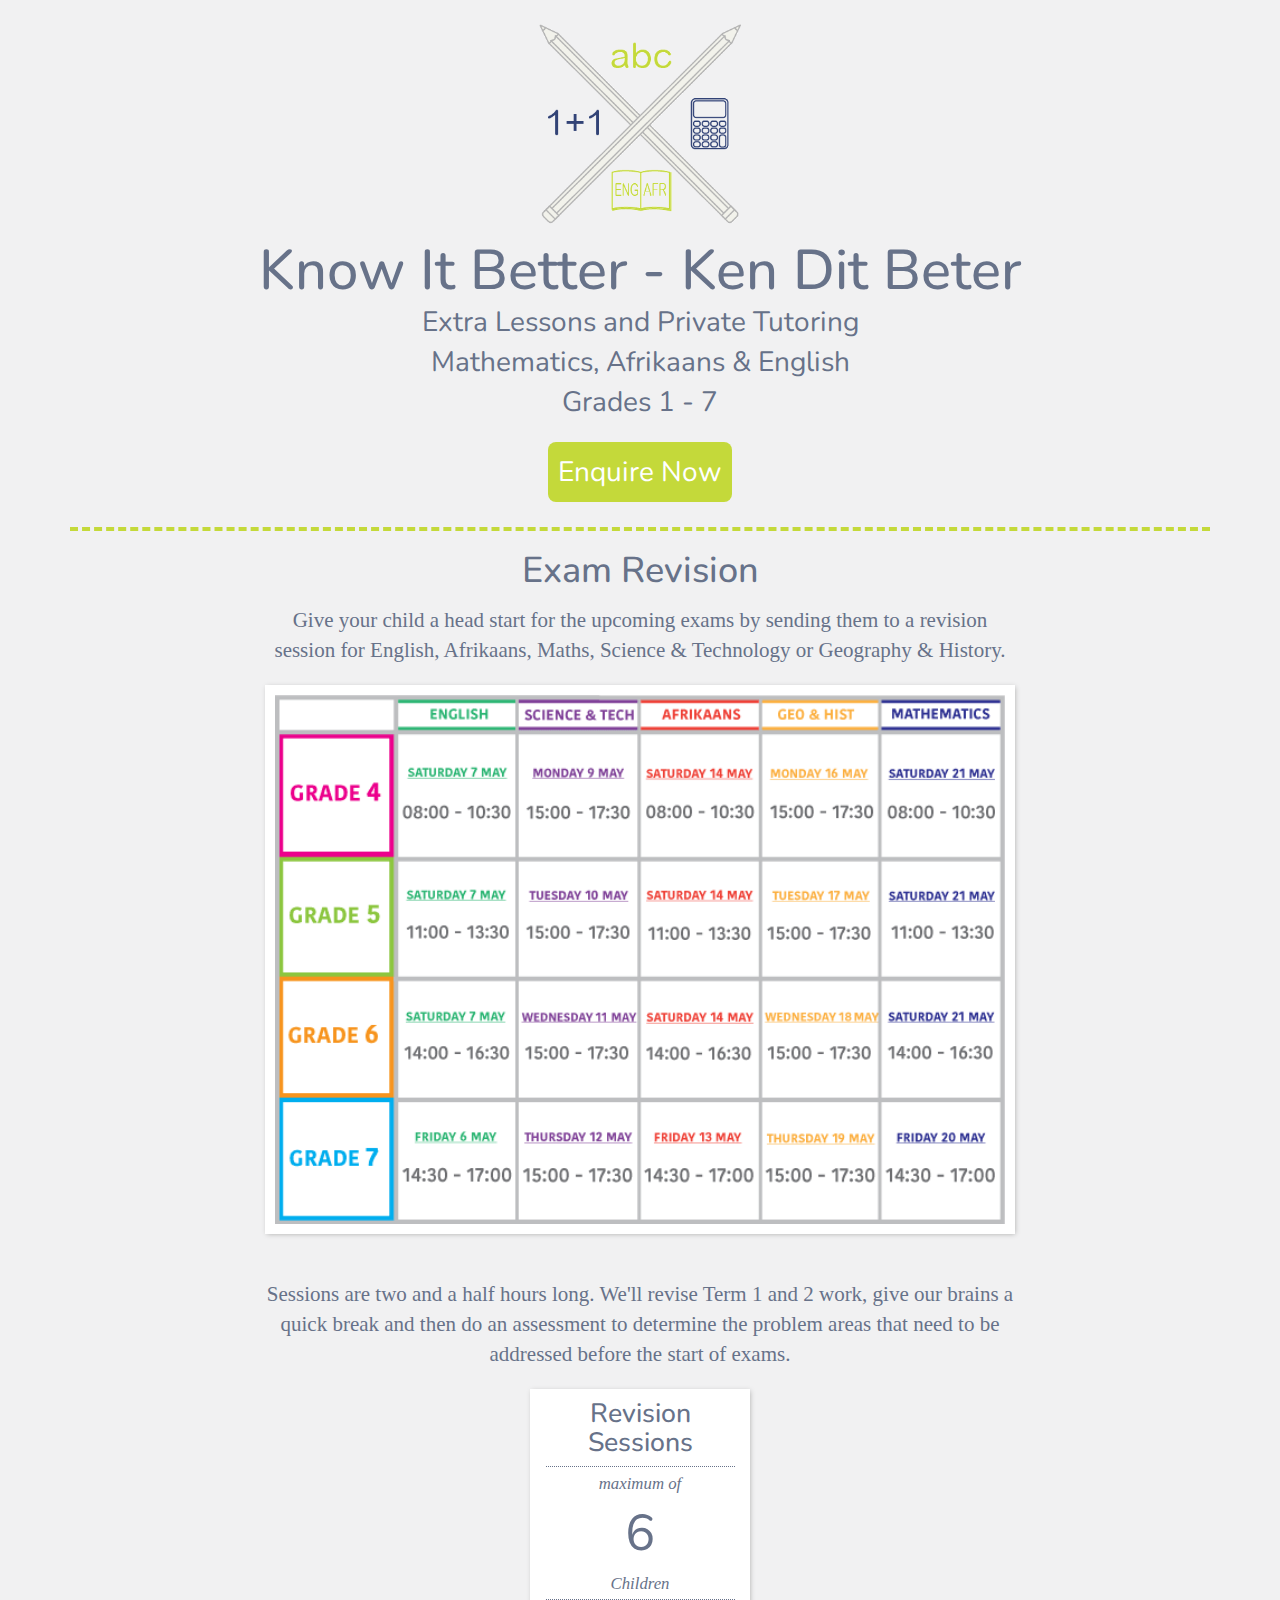
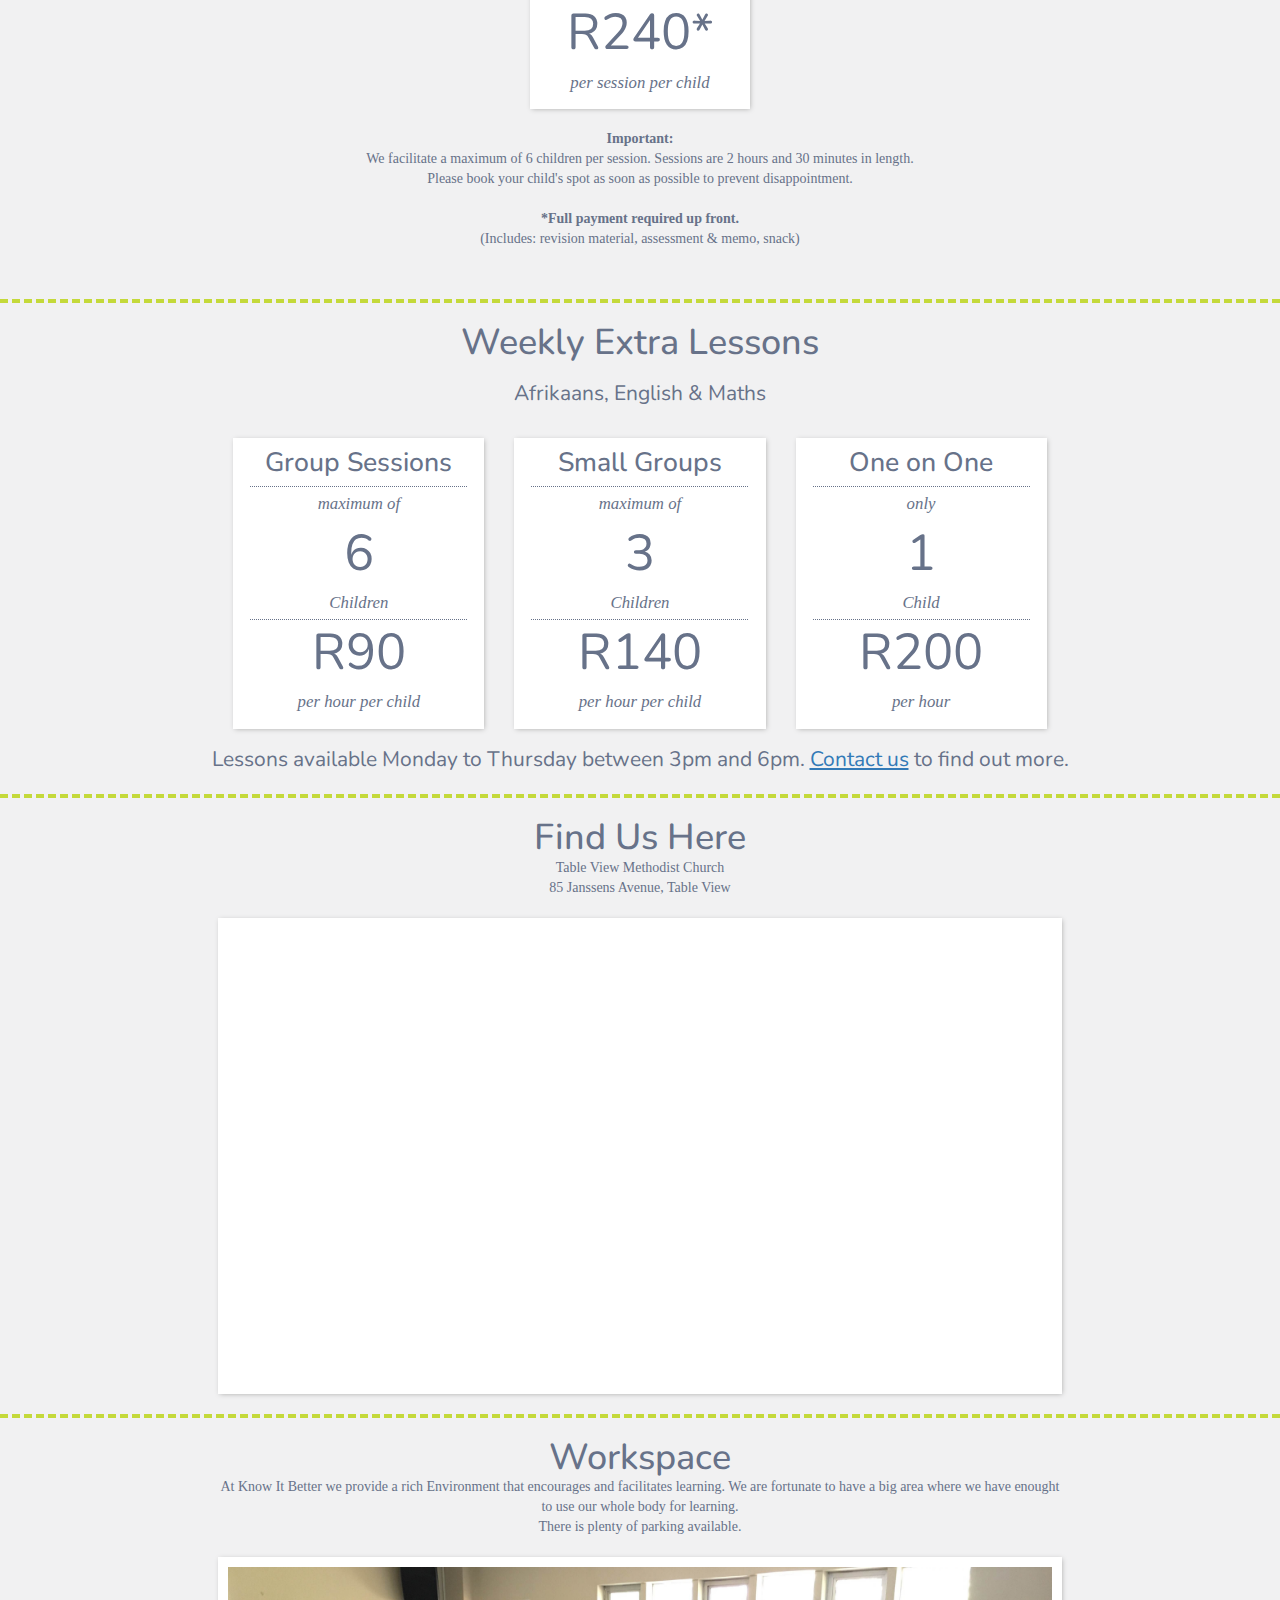
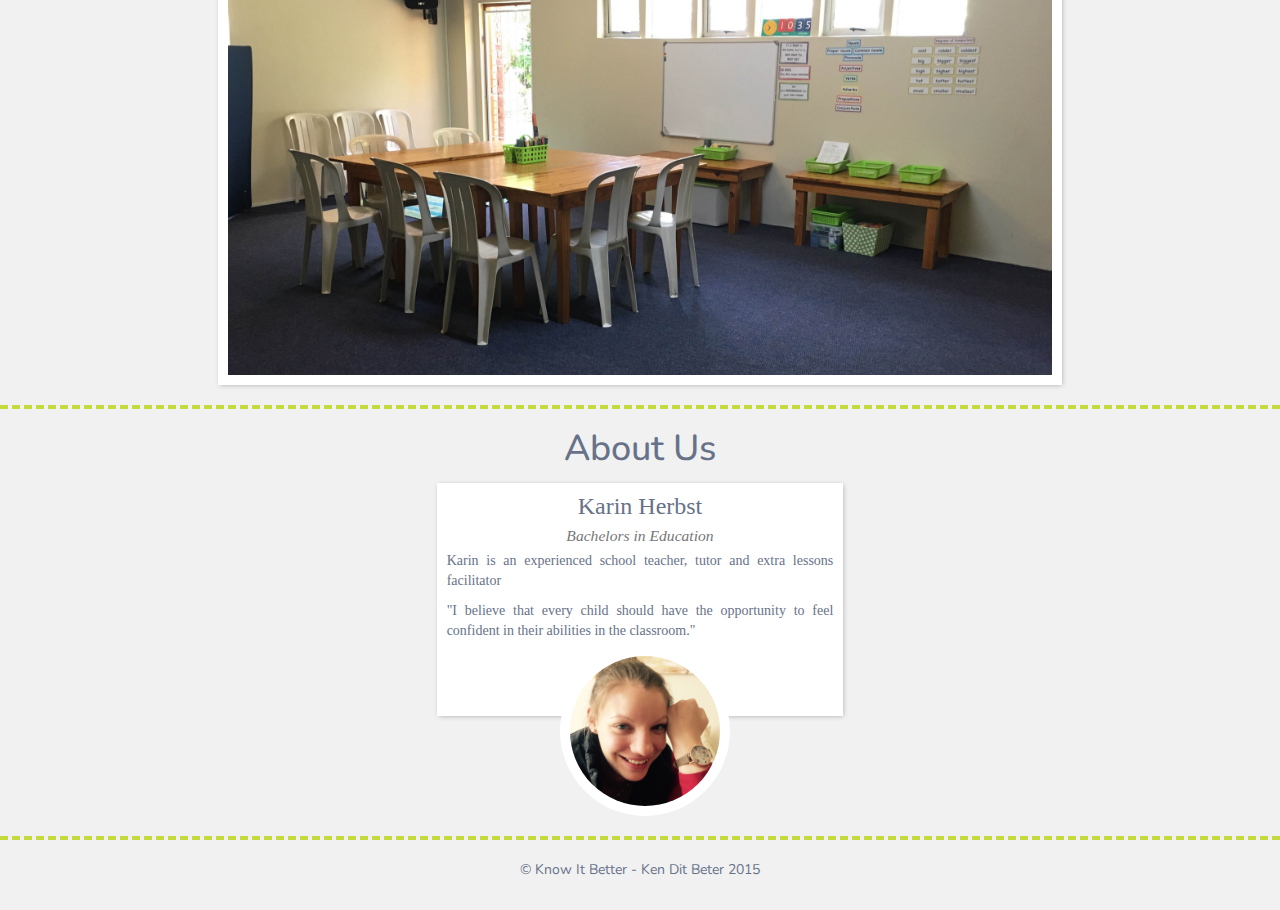
==== index.html @ 7ddd5567 "Add Exam Revision Details" ====
<!doctype html>
<!--[if lt IE 7]>      <html class="no-js lt-ie9 lt-ie8 lt-ie7" lang=""> <![endif]-->
<!--[if IE 7]>         <html class="no-js lt-ie9 lt-ie8" lang=""> <![endif]-->
<!--[if IE 8]>         <html class="no-js lt-ie9" lang=""> <![endif]-->
<!--[if gt IE 8]><!--> <html class="no-js" lang=""> <!--<![endif]-->
  <head>
    <meta charset="utf-8">
    <meta http-equiv="X-UA-Compatible" content="IE=edge,chrome=1">
    <title>Extra Lessons in Table View - Know It Better</title>
    <meta name="description" content="Extra Lessons & Tutoring for Mathematics, Afrikaans & English  for Foundation Phase children in Table View">
    <meta name="viewport" content="width=device-width, initial-scale=1">

    <link rel="stylesheet" href="css/bootstrap.min.css">
    <style>
     body {
       padding-top: 50px;
       padding-bottom: 20px;
     }
    </style>
    <link rel="stylesheet" href="css/bootstrap-theme.min.css">
    <link rel="stylesheet" href="css/main.css">

    <link href='https://fonts.googleapis.com/css?family=Nunito:300' rel='stylesheet' type='text/css'>
    <script src="js/vendor/modernizr-2.8.3-respond-1.4.2.min.js"></script>
  </head>
  <body>
    <div class="container">
      <div class="logo-container">
        <img height="230px" width="230px" src="img/logo.png"/>
        <h1 class="title">Know It Better - Ken Dit Beter</h1>
        <div class="subtitle">
          Extra Lessons and Private Tutoring
          <br />
          Mathematics, Afrikaans & English
          <br />
          Grades 1 - 7
        </div>
        <a href="#zbwid-18b513d7" class="call-to-action">Enquire Now</a>
      </div>

      <hr />
      <div class="row">
        <h1 class="text-center">Exam Revision</h1>
        <div class="col-md-8 col-md-offset-2">
          <div class="blurb">
            <p class="times">
              Give your child a head start for the upcoming exams by sending them to a revision session for English, Afrikaans, Maths, Science & Technology or Geography & History.
            </p>
          </div>
          <div class="content-block">
            <img src="img/exam-prep.png" style="width: 100%; margin: 10px 0;" />
          </div>
          <div class="blurb times">
            <br/>
            <p>
              Sessions are two and a half hours long. We'll revise Term 1 and 2 work, give our brains a quick break and then do an assessment to determine the problem areas that need to be addressed before the start of exams.
            </p>
          </div>
        </div>
        <div class="col-md-8 col-md-offset-2">
          <div class="col-md-4 col-md-offset-4">
            <div class="content-block pricing-option enlarge">
              <h3>Revision Sessions</h3>
              <div class="fact"> maximum of <div class="emphasis">6</div> Children </div>
              <div class="fact"> <div class="emphasis">R240*</div> per session per child </div>
            </div>
          </div>
        </div>
      </div>
      <div class="row">
        <div class="col-md-8 col-md-offset-2 blurb">
          <br/>
          <p>
            <strong>Important:</strong>
            <br/>
            We facilitate a maximum of 6 children per session. Sessions are 2 hours and 30 minutes in length.
            <br/>
            Please book your child's spot as soon as possible to prevent disappointment.
            <br/>
            <br/>
            <strong>*Full payment required up front.</strong>
            <br/>
            (Includes: revision material, assessment & memo, snack)
          </p>
        </div>
      </div>
    </div>
    <hr />

    <div class="row pricing-options">
      <h1 class="text-center">Weekly Extra Lessons</h1>
      <p class="times">Afrikaans, English & Maths</p>
      <br/>
      <div class="col-md-8 col-md-offset-2">
        <div class="col-md-4">
          <div class="content-block pricing-option enlarge">
            <h3>Group Sessions</h3>
            <div class="fact"> maximum of <div class="emphasis">6</div> Children </div>
            <div class="fact"> <div class="emphasis">R90</div> per hour per child </div>
          </div>
        </div>
        <div class="col-md-4">
          <div class="content-block pricing-option">
            <h3>Small Groups</h3>
            <div class="fact"> maximum of <div class="emphasis">3</div> Children </div>
            <div class="fact"> <div class="emphasis">R140</div> per hour per child </div>
          </div>
        </div>
        <div class="col-md-4">
          <div class="content-block pricing-option">
            <h3>One on One</h3>
            <div class="fact"> only <div class="emphasis">1</div> Child</div>
            <div class="fact"> <div class="emphasis">R200</div> per hour</div>
          </div>
        </div>
      </div>
    </div>

    <p class="times">
      Lessons available Monday to Thursday between 3pm and 6pm. <a href="mailto:karin@robertfall.com">Contact us</a> to find out more.
    </p>
    <hr />

    <div class="row">
      <div class="col-md-8 col-md-offset-2">
        <h1 class="text-center">Find Us Here</h1>
        <div class="blurb">
          Table View Methodist Church
          <br />
          85 Janssens Avenue, Table View
        </div>
        <div class="content-block">
          <iframe src="https://www.google.com/maps/embed?pb=!1m18!1m12!1m3!1d3314.66621355603!2d18.50126961523922!3d-33.82092588066949!2m3!1f0!2f0!3f0!3m2!1i1024!2i768!4f13.1!3m3!1m2!1s0x1dcc5f3ebf8074bb%3A0xfd1951e27753b8a5!2s85+Janssens+Ave%2C+Table+View%2C+Cape+Town%2C+7441!5e0!3m2!1sen!2sza!4v1458068423861" width="100%" style="margin:10px 0;" height="450" frameborder="0" style="border:0" allowfullscreen></iframe>
        </div>
      </div>
    </div>
    <hr>

    <div class="row">
      <h1 class="text-center">Workspace</h1>
      <div class="col-md-8 col-md-offset-2">
        <div class="blurb">
          At Know It Better we provide a rich Environment that encourages and facilitates learning.
          We are fortunate to have a big area where we have enought to use our whole body for learning.
          <br />
          There is plenty of parking available.
        </div>
        <div class="content-block">
          <img src="img/workspace.jpg" style="width: 100%; margin: 10px 0;" />
        </div>
      </div>
    </div>
    <hr>
    <div class="row">
      <h1 class="text-center">About Us</h1>
      <div class="col-md-4 col-md-offset-4">
        <div class="content-block profile-block">
          <div class="profile-image-wrapper">
            <img src="img/karin.jpg" width="150px" height="150px"/>
          </div>
          <h3>
            Karin Herbst
            <br />
            <small>Bachelors in Education</small>
          </h3>
          <div class="spacer"> </div>
          <p>Karin is an experienced school teacher, tutor and extra lessons facilitator</p>
          <p>
            "I believe that every child should have the opportunity to feel confident in their abilities in the classroom."
          </p>
        </div>

      </div>
    </div>
    <hr>
    </div>


    <footer>
      <p>&copy; Know It Better - Ken Dit Beter 2015</p>
    </footer>
    </div> <!-- /container -->        <script src="//ajax.googleapis.com/ajax/libs/jquery/1.11.2/jquery.min.js"></script>
    <script>window.jQuery || document.write('<script src="js/vendor/jquery-1.11.2.min.js"><\/script>')</script>

    <script src="js/vendor/bootstrap.min.js"></script>

    <script src="js/main.js"></script>
    <script type="text/javascript">
     (function(d,s,id){var z=d.createElement(s);z.type="text/javascript";z.id=id;z.async=true;z.src="//static.zotabox.com/a/3/a31bfb7a4d000e4367d10a9b834182fd/widgets.js";var sz=d.getElementsByTagName(s)[0];sz.parentNode.insertBefore(z,sz)}(document,"script","zb-embed-code"));
    </script>

    <script>
     (function(i,s,o,g,r,a,m){i['GoogleAnalyticsObject']=r;i[r]=i[r]||function(){
       (i[r].q=i[r].q||[]).push(arguments)},i[r].l=1*new Date();a=s.createElement(o),
       m=s.getElementsByTagName(o)[0];a.async=1;a.src=g;m.parentNode.insertBefore(a,m)
     })(window,document,'script','https://www.google-analytics.com/analytics.js','ga');
     ga('create', 'UA-76239400-1', 'auto');
     ga('send', 'pageview');
    </script>

  </body>
</html>
---- css/main.css ----
/* ==========================================================================
   Author's custom styles
   ========================================================================== */

body {
  background-color: #F1F1F2;
  color: #677289;
  font-family: 'Nunito', sans-serif;;
  padding-top: 10px;
}

hr {
  border-top: 4px dashed #C4D93A;
  margin: 20px 0;
}

.call-to-action {
  background: #C4D93A;
  padding: 10px;
  border-radius: 8px;
  color: white;
  font-size: 2em;
  margin-bottom: 5px;
  display: inline-block;
}

h1 {
  margin: 0;
}

.title {
  font-size: 4em;
  margin-top:0;
}

@media (max-width: 768px)  {
  .title {
    font-size: 3em;
  }

  .subtitle {
    font-size: 1.5em;
  }

  .pricing-option {
    margin-bottom: 15px;
  }
}

.subtitle {
  font-size: 2em;
  margin-bottom: 20px;
}

.content-block {
  background-color: white;
  padding: 0px 10px;
  box-shadow: 1px 1px 5px -1px #aaa;
}

.logo-container {
  text-align: center;
}

footer {
  text-align: center;
}

.pricing-options {
}
.pricing-option {
  text-align: center;
  padding: 10px 5px;
}

.pricing-option h3 {
  margin: 0;
  margin-bottom: 10px;
  font-size: 1.9em;
}

.fact {
	font-family: Georgia, Times, 'Times New Roman', serif;
  font-style: italic;
  font-size: 1.2em;
  line-height: 2em;
  position: relative;
}

.emphasis {
  font-size: 3em;
  line-height: 1.3;
  font-family: 'Nunito', sans-serif;;
  font-style: normal;
}

.fact:before {
  position: absolute;
  top: -1px;
  content: " ";
  border-bottom: 1px dotted #677289;
  width: 90%;
  height: 1px;
  left: 5%;
}

.blurb {
  text-align: center;
	font-family: Georgia, Times, 'Times New Roman', serif;
  margin-bottom: 20px;
}
.profile-image-wrapper{
  padding: 10px;
  border-radius: 150px;
  position: absolute;
  background: white;
  left: 50%;
  margin-left: -80px;
  bottom: -100px;
}

.profile-image-wrapper img {
  border-radius: 150px;
}

.profile-block {
  margin: 15px 0 100px 0;
  position: relative;
  min-height: 200px;
  padding: 10px;
  padding-bottom: 65px;
	font-family: Georgia, Times, 'Times New Roman', serif;
}

.profile-block h3 {
  margin: 0;
  text-align: center;
}

.profile-block h3 small {
  font-style: italic;
	font-family: Georgia, Times, 'Times New Roman', serif;
}

.profile-block p {
  text-align: justify;
}

.spacer {
  margin: 5px 0;
}

.times {
  text-align: center;
    font-size: 1.5em;
    margin-top: 15px;
}

.times a {
  text-decoration: underline;
}
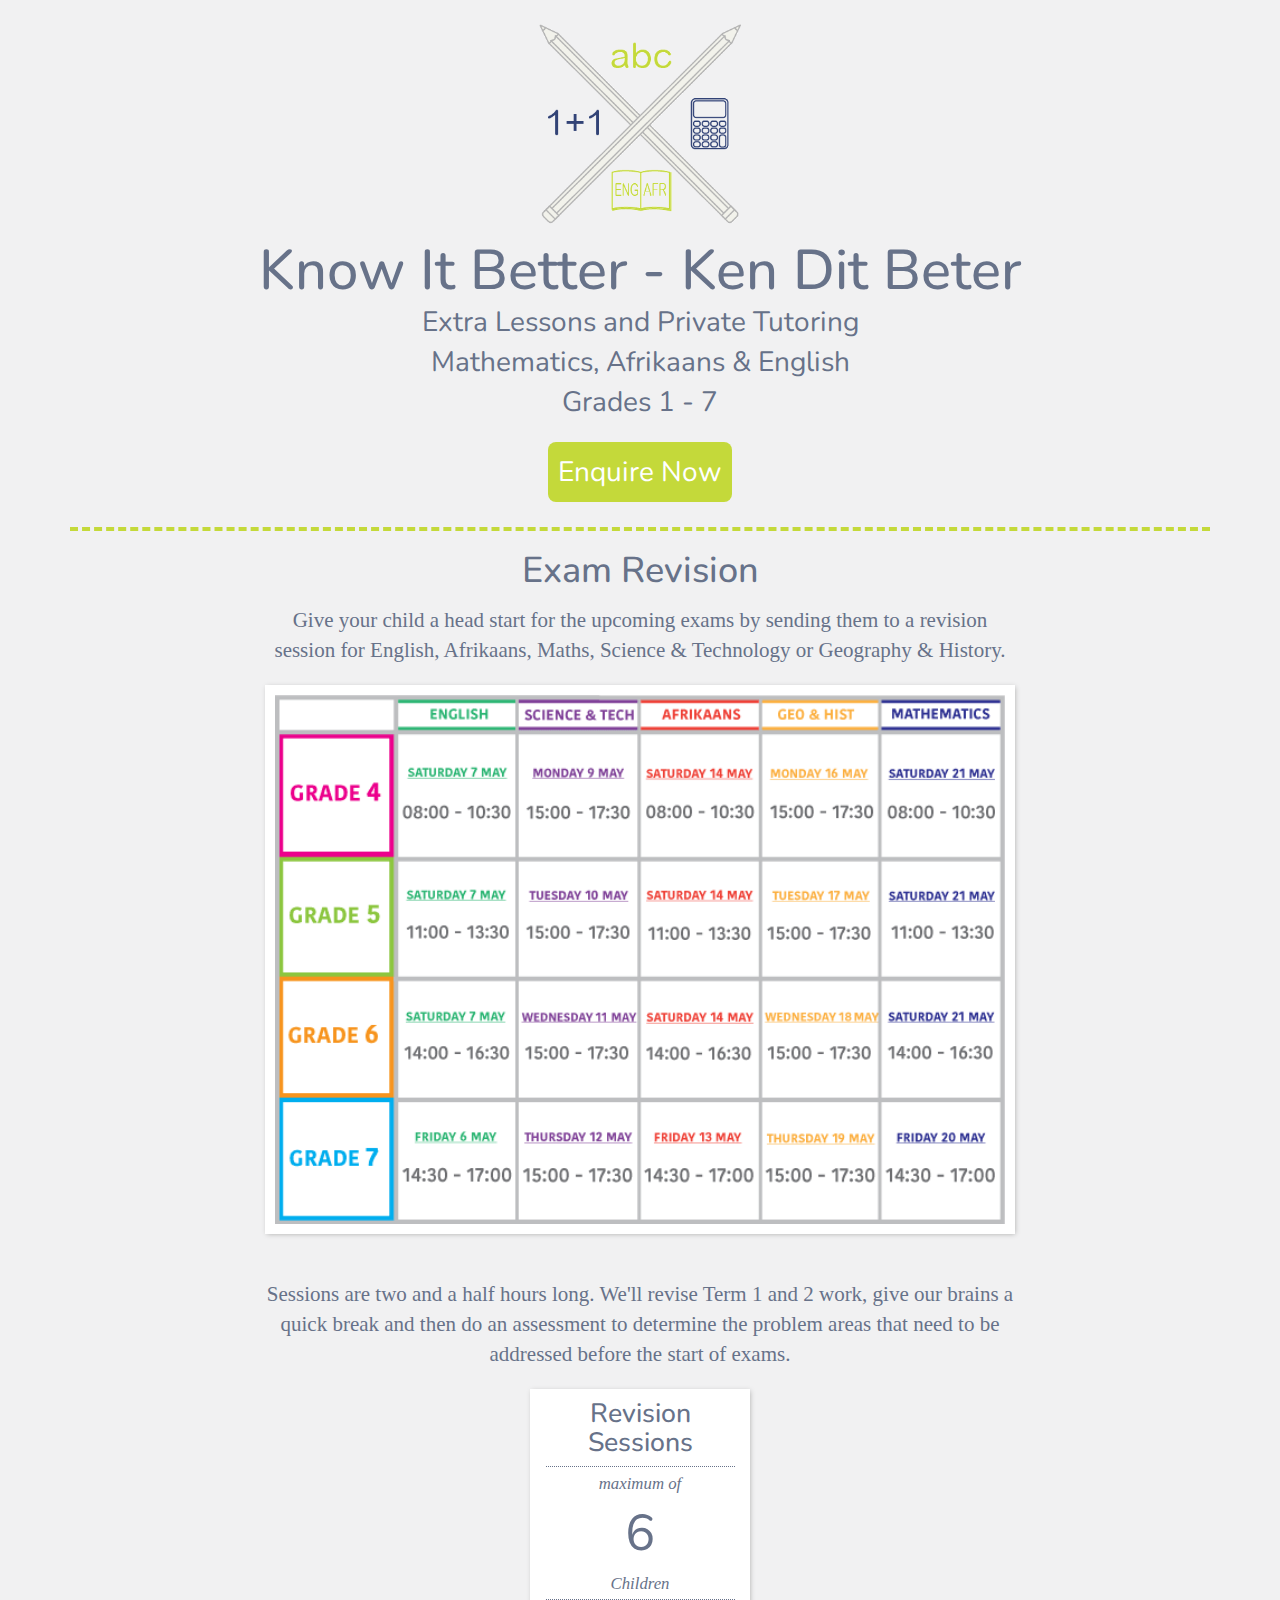
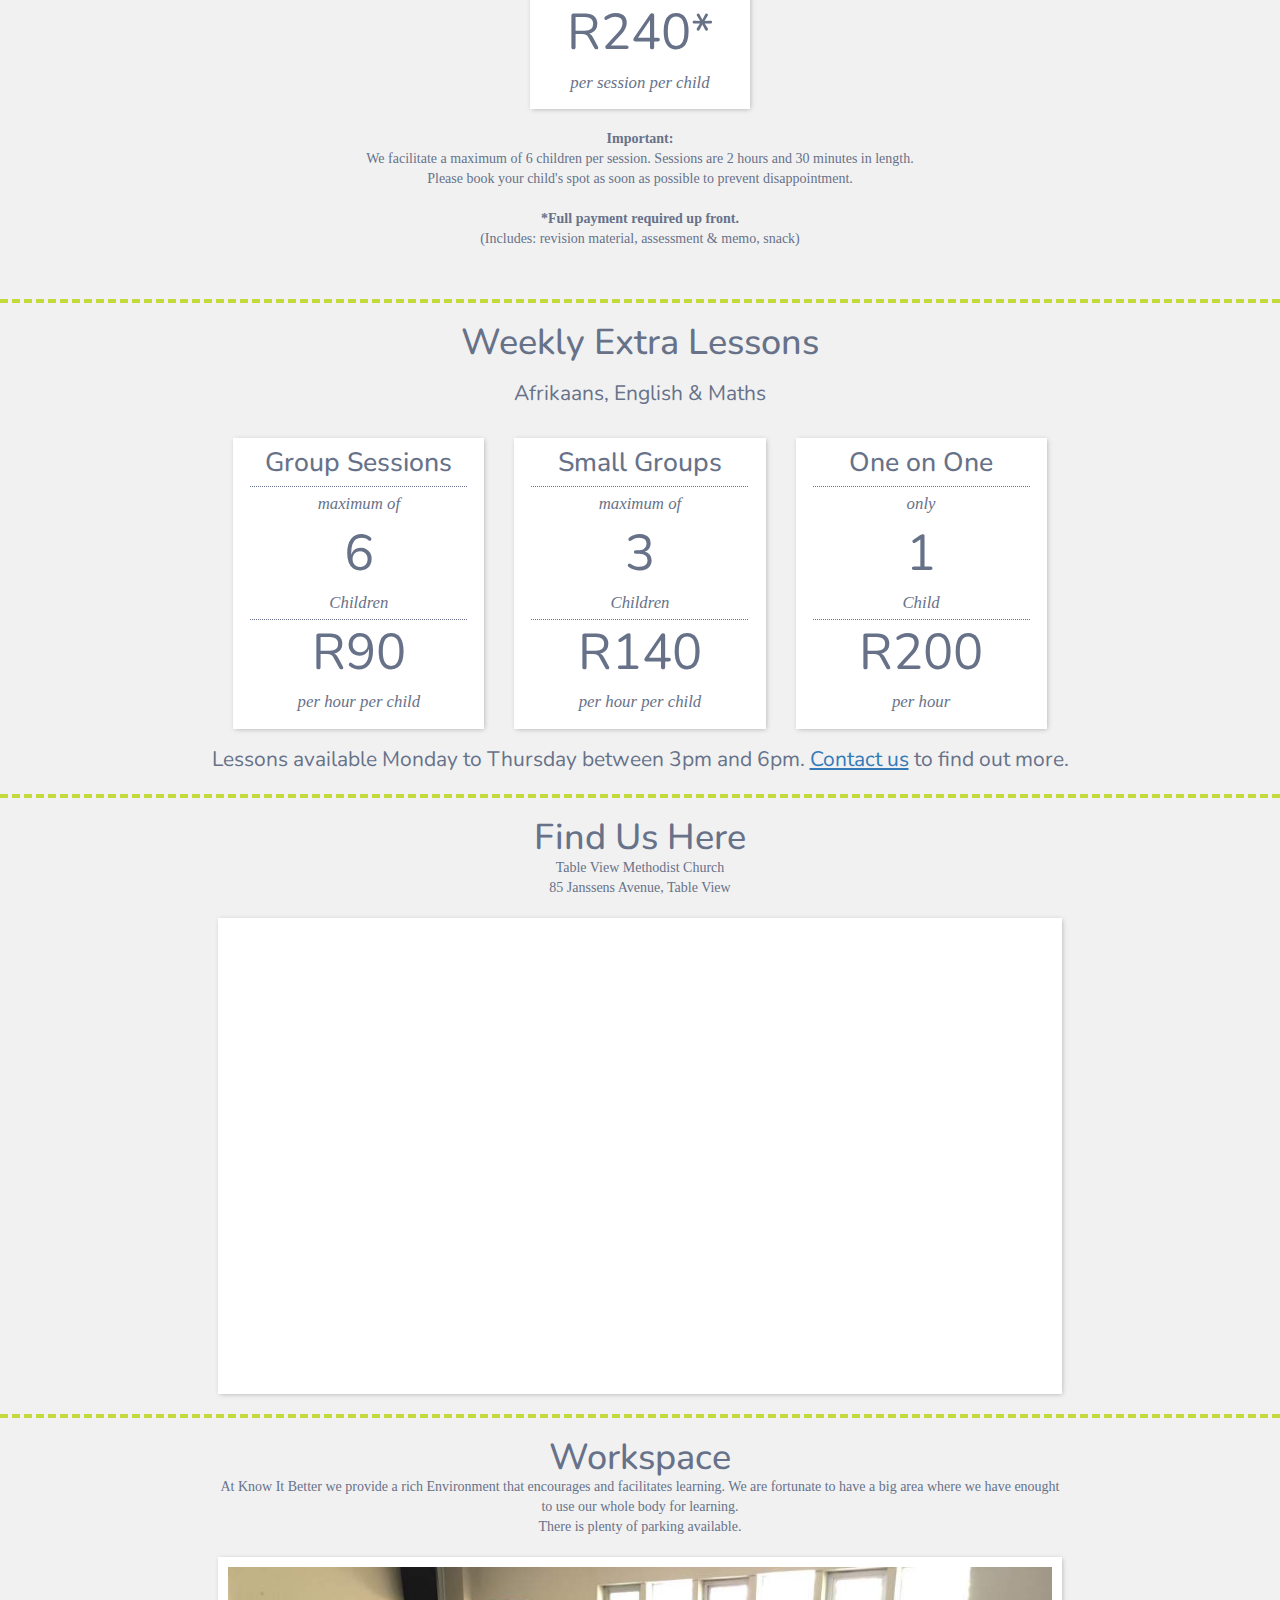
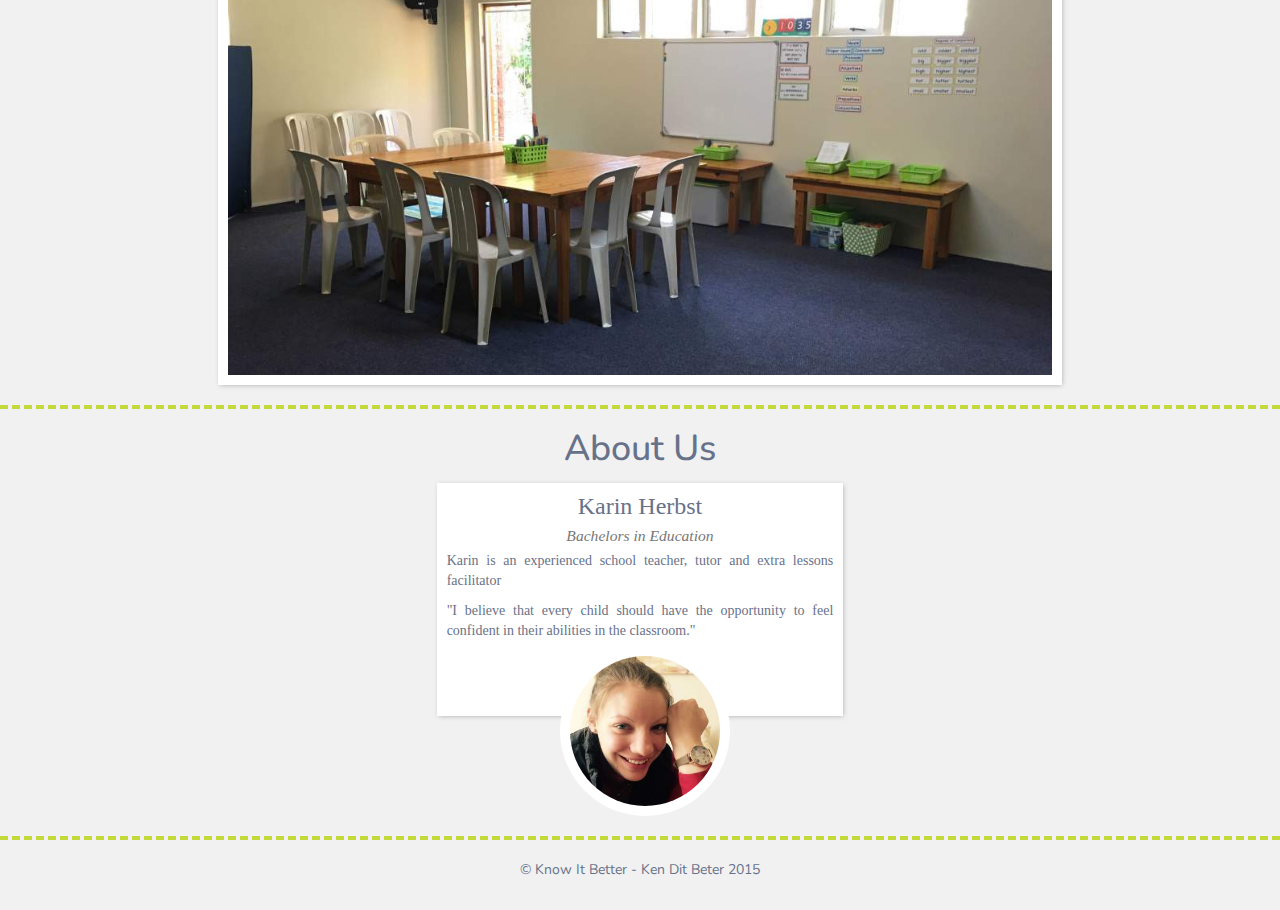
==== commit 005a6301: "Move blocking resources to bottom of page" ====
--- a/index.html
+++ b/index.html
@@ -7,7 +7,7 @@
     <meta charset="utf-8">
     <meta http-equiv="X-UA-Compatible" content="IE=edge,chrome=1">
     <title>Extra Lessons in Table View - Know It Better</title>
-    <meta name="description" content="Extra Lessons & Tutoring for Mathematics, Afrikaans & English  for Foundation Phase children in Table View">
+    <meta name="description" content="Extra Lessons & Tutoring for Mathematics, Afrikaans & English for Foundation Phase children in Table View">
     <meta name="viewport" content="width=device-width, initial-scale=1">
 
     <link rel="stylesheet" href="css/bootstrap.min.css">
@@ -20,8 +20,38 @@
     <link rel="stylesheet" href="css/bootstrap-theme.min.css">
     <link rel="stylesheet" href="css/main.css">
 
-    <link href='https://fonts.googleapis.com/css?family=Nunito:300' rel='stylesheet' type='text/css'>
-    <script src="js/vendor/modernizr-2.8.3-respond-1.4.2.min.js"></script>
+    <script type="application/ld+json">
+      {
+        "@context": "http://schema.org/",
+        "@type": "Product",
+        "name": "Weekly Extra Lessons",
+        "description": "Weekly Extra Lessons in Afrikaans, English and Maths",
+        "offers": [
+          {
+            "@type": "Offer",
+            "priceCurrency": "ZAR",
+            "price": "90",
+            "priceValidUntil": "2016-12-31"
+          }
+        ]
+      }
+    </script>
+    <script type="application/ld+json">
+      {
+        "@context": "http://schema.org/",
+        "@type": "Product",
+        "name": "Exam Revision Sessions",
+        "description": "Exam Revision Sessions for English, Afrikaans, Maths, Science & Technology, Geography & History",
+        "offers": [
+          {
+            "@type": "Offer",
+            "priceCurrency": "ZAR",
+            "price": "240",
+            "priceValidUntil": "2016-12-31"
+          }
+        ]
+      }
+    </script>
   </head>
   <body>
     <div class="container">
@@ -189,6 +219,7 @@
      (function(d,s,id){var z=d.createElement(s);z.type="text/javascript";z.id=id;z.async=true;z.src="//static.zotabox.com/a/3/a31bfb7a4d000e4367d10a9b834182fd/widgets.js";var sz=d.getElementsByTagName(s)[0];sz.parentNode.insertBefore(z,sz)}(document,"script","zb-embed-code"));
     </script>
 
+    <script src="js/vendor/modernizr-2.8.3-respond-1.4.2.min.js"></script>
     <script>
      (function(i,s,o,g,r,a,m){i['GoogleAnalyticsObject']=r;i[r]=i[r]||function(){
        (i[r].q=i[r].q||[]).push(arguments)},i[r].l=1*new Date();a=s.createElement(o),
@@ -197,6 +228,7 @@
      ga('create', 'UA-76239400-1', 'auto');
      ga('send', 'pageview');
     </script>
+    <link href='https://fonts.googleapis.com/css?family=Nunito:300' rel='stylesheet' type='text/css'>
 
   </body>
 </html>
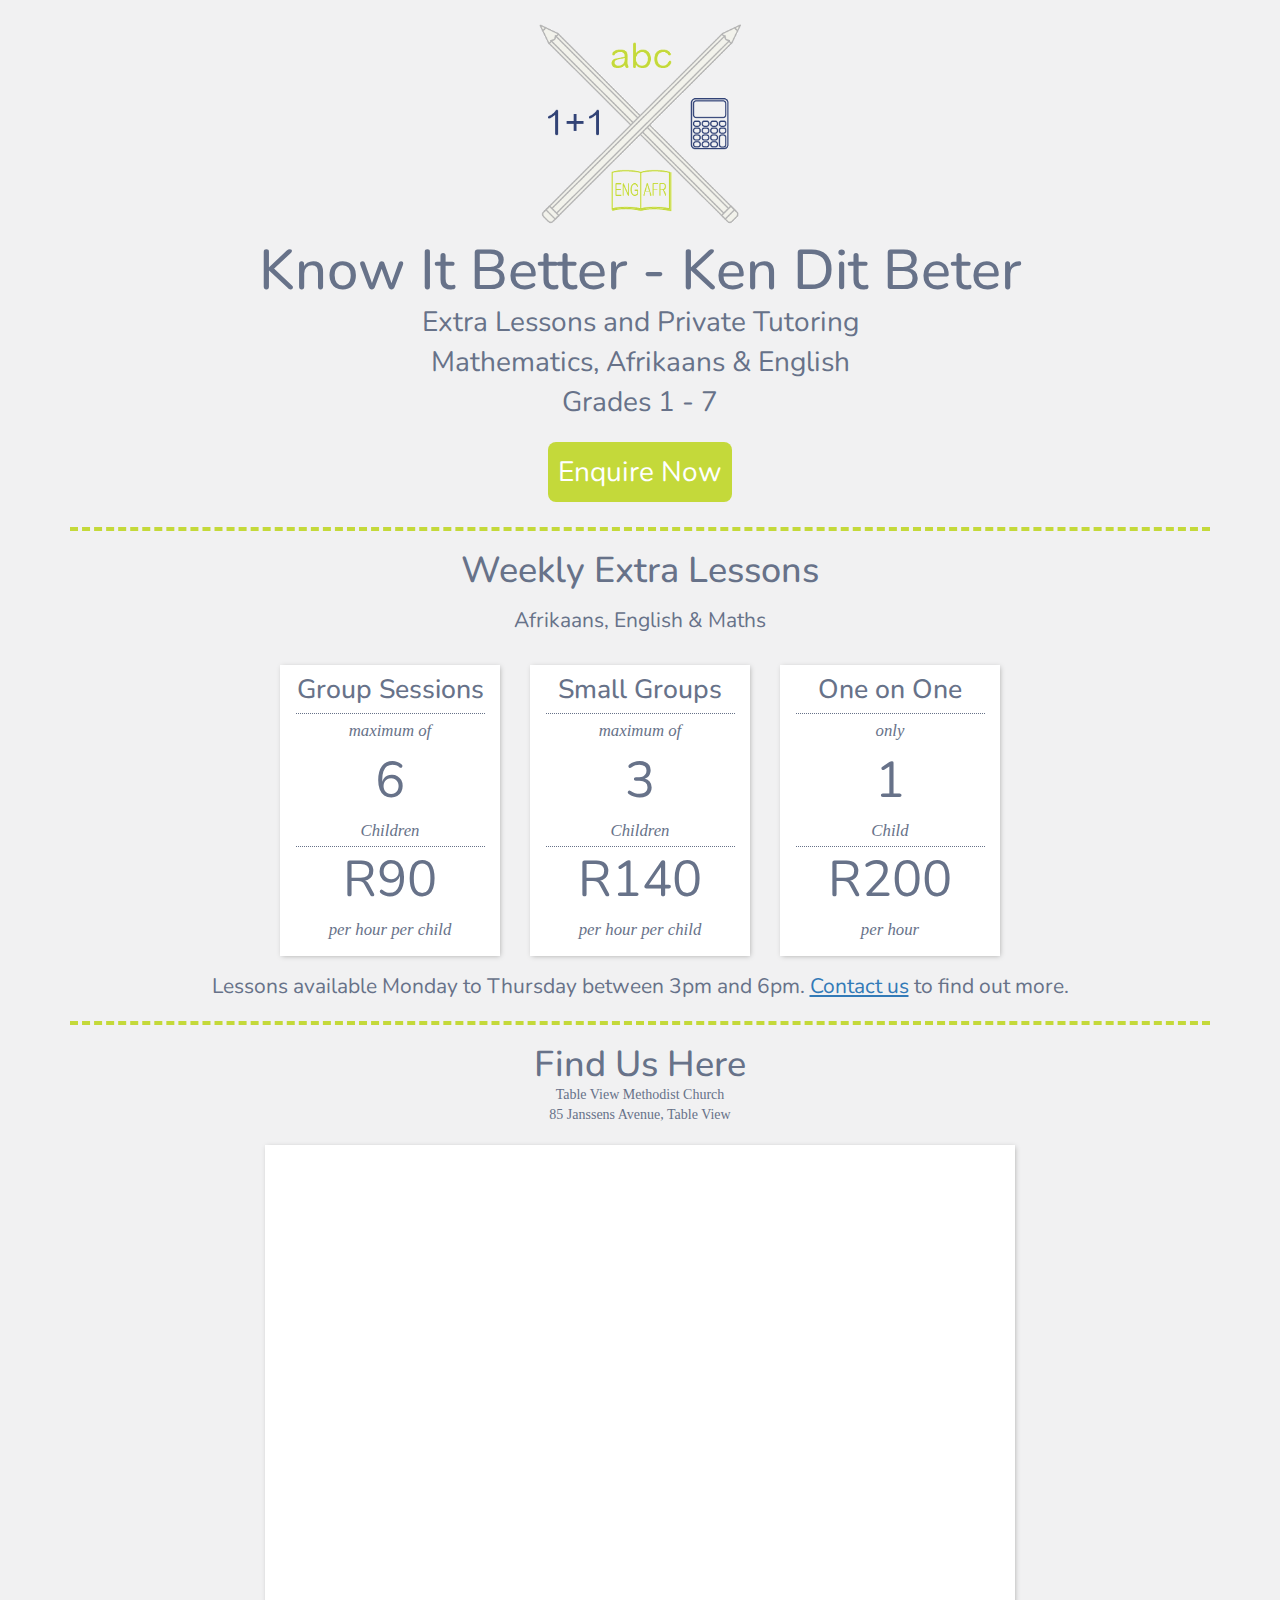
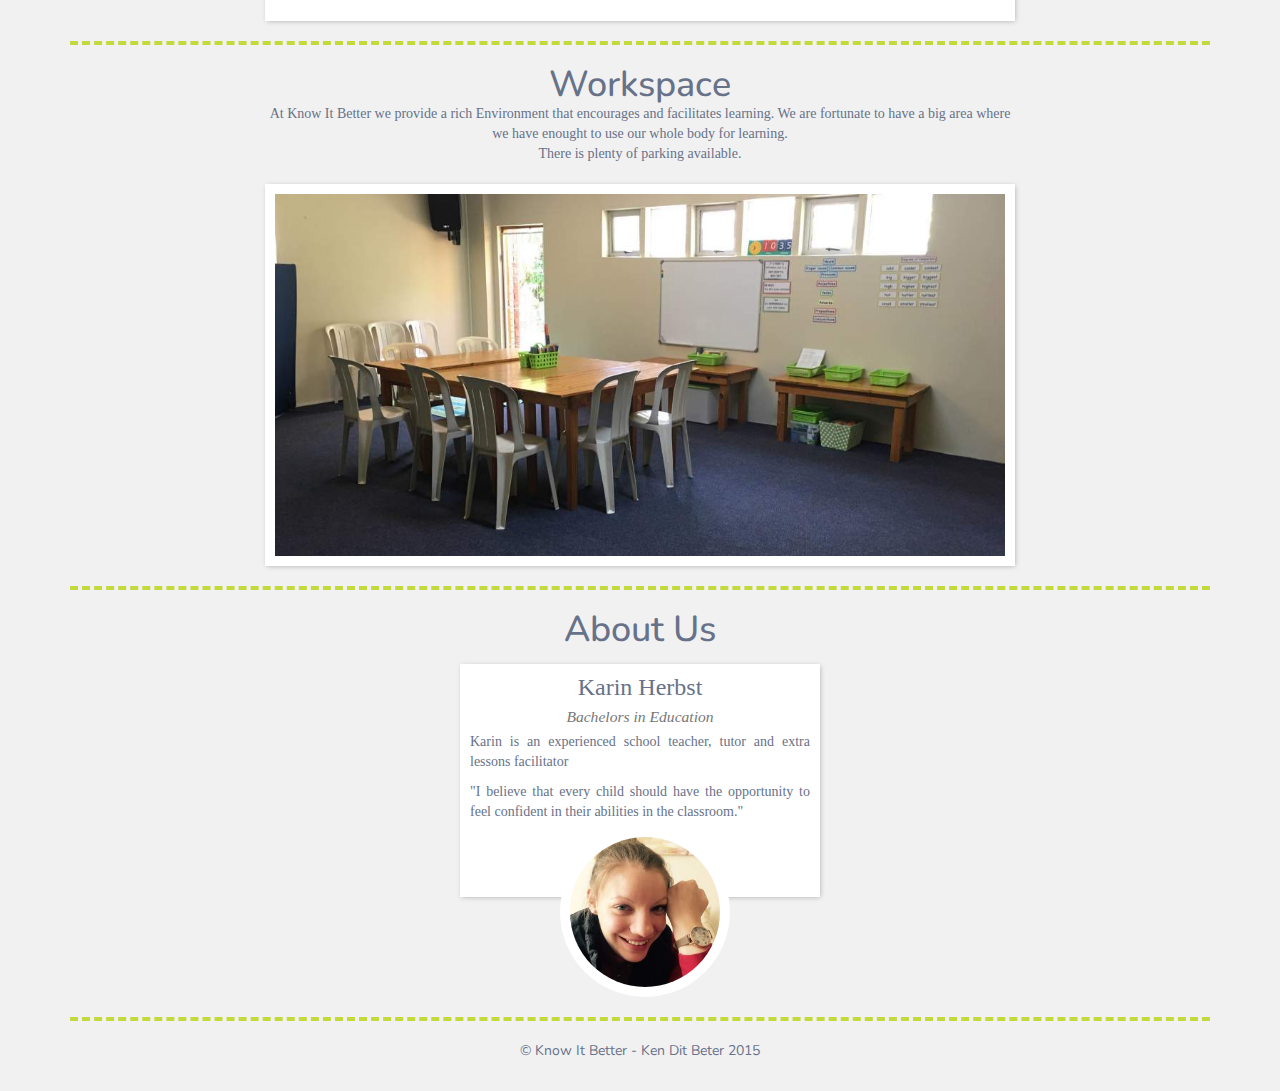
==== commit 5ffc6bc0: "Remove Exam Revision" ====
--- a/index.html
+++ b/index.html
@@ -36,22 +36,6 @@
         ]
       }
     </script>
-    <script type="application/ld+json">
-      {
-        "@context": "http://schema.org/",
-        "@type": "Product",
-        "name": "Exam Revision Sessions",
-        "description": "Exam Revision Sessions for English, Afrikaans, Maths, Science & Technology, Geography & History",
-        "offers": [
-          {
-            "@type": "Offer",
-            "priceCurrency": "ZAR",
-            "price": "240",
-            "priceValidUntil": "2016-12-31"
-          }
-        ]
-      }
-    </script>
   </head>
   <body>
     <div class="container">
@@ -67,56 +51,7 @@
         </div>
         <a href="#zbwid-18b513d7" class="call-to-action">Enquire Now</a>
       </div>
-
-      <hr />
-      <div class="row">
-        <h1 class="text-center">Exam Revision</h1>
-        <div class="col-md-8 col-md-offset-2">
-          <div class="blurb">
-            <p class="times">
-              Give your child a head start for the upcoming exams by sending them to a revision session for English, Afrikaans, Maths, Science & Technology or Geography & History.
-            </p>
-          </div>
-          <div class="content-block">
-            <img src="img/exam-prep.png" style="width: 100%; margin: 10px 0;" />
-          </div>
-          <div class="blurb times">
-            <br/>
-            <p>
-              Sessions are two and a half hours long. We'll revise Term 1 and 2 work, give our brains a quick break and then do an assessment to determine the problem areas that need to be addressed before the start of exams.
-            </p>
-          </div>
-        </div>
-        <div class="col-md-8 col-md-offset-2">
-          <div class="col-md-4 col-md-offset-4">
-            <div class="content-block pricing-option enlarge">
-              <h3>Revision Sessions</h3>
-              <div class="fact"> maximum of <div class="emphasis">6</div> Children </div>
-              <div class="fact"> <div class="emphasis">R240*</div> per session per child </div>
-            </div>
-          </div>
-        </div>
-      </div>
-      <div class="row">
-        <div class="col-md-8 col-md-offset-2 blurb">
-          <br/>
-          <p>
-            <strong>Important:</strong>
-            <br/>
-            We facilitate a maximum of 6 children per session. Sessions are 2 hours and 30 minutes in length.
-            <br/>
-            Please book your child's spot as soon as possible to prevent disappointment.
-            <br/>
-            <br/>
-            <strong>*Full payment required up front.</strong>
-            <br/>
-            (Includes: revision material, assessment & memo, snack)
-          </p>
-        </div>
-      </div>
-    </div>
     <hr />
-
     <div class="row pricing-options">
       <h1 class="text-center">Weekly Extra Lessons</h1>
       <p class="times">Afrikaans, English & Maths</p>
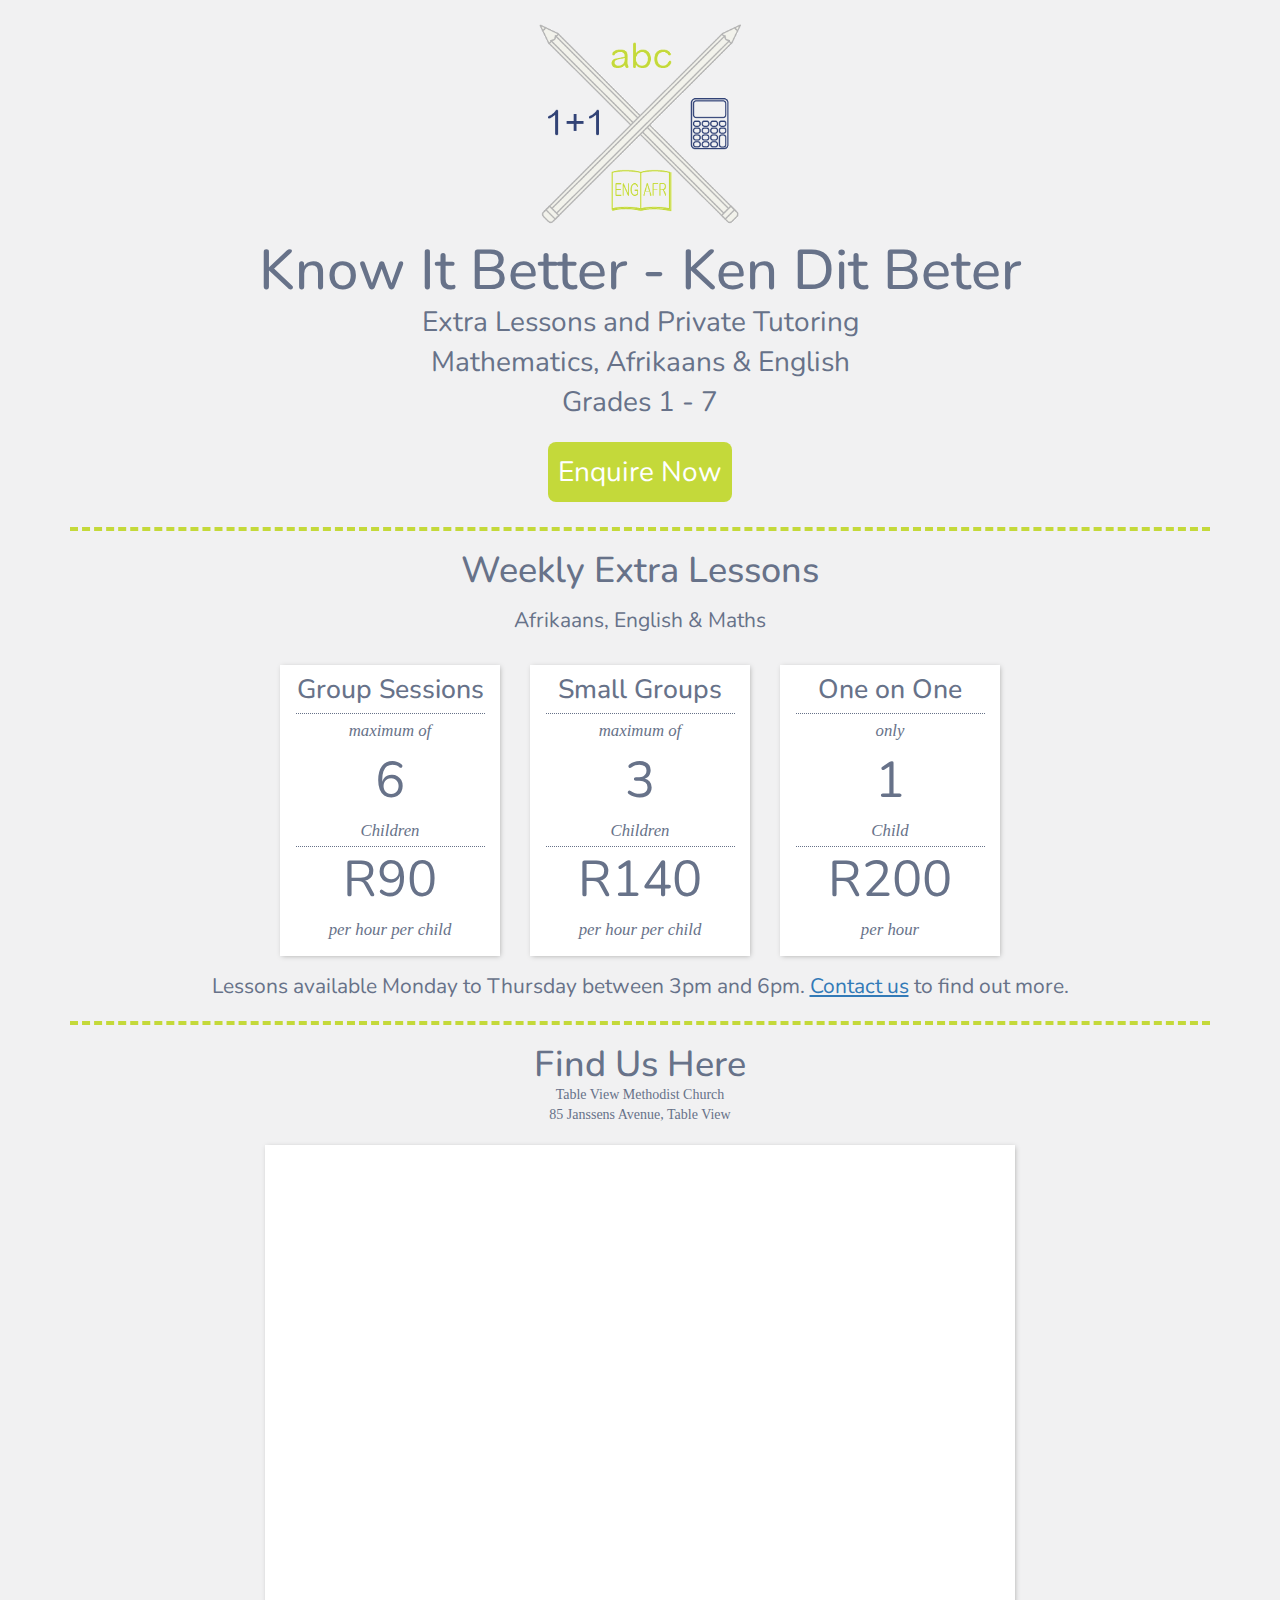
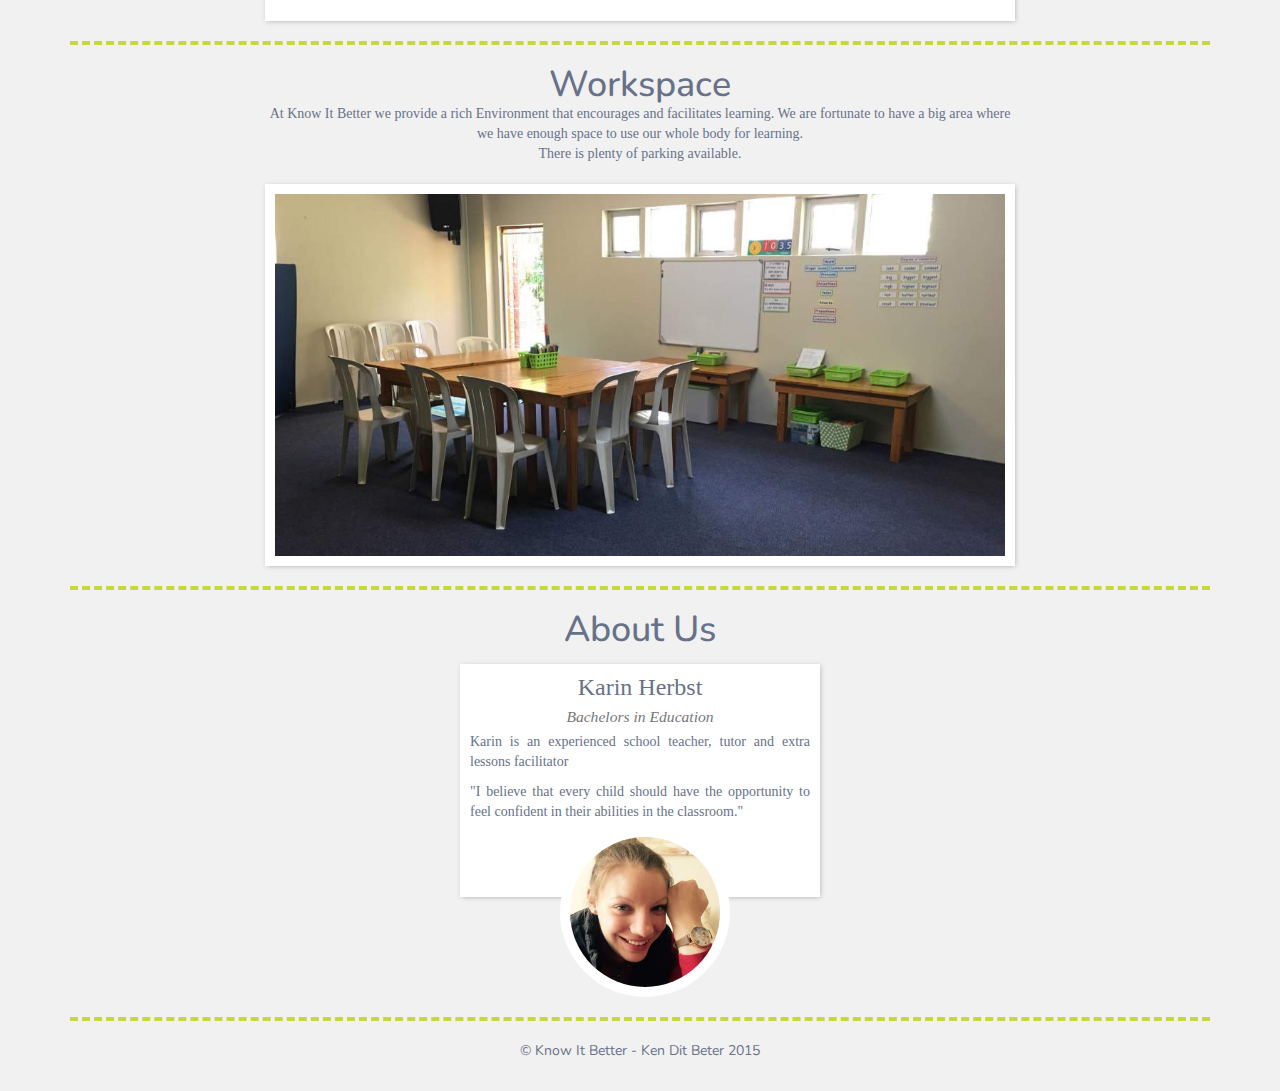
==== commit 2fd934af: "Typo Fix & Favicon" ====
--- a/index.html
+++ b/index.html
@@ -106,7 +106,7 @@
       <div class="col-md-8 col-md-offset-2">
         <div class="blurb">
           At Know It Better we provide a rich Environment that encourages and facilitates learning.
-          We are fortunate to have a big area where we have enought to use our whole body for learning.
+          We are fortunate to have a big area where we have enough space to use our whole body for learning.
           <br />
           There is plenty of parking available.
         </div>
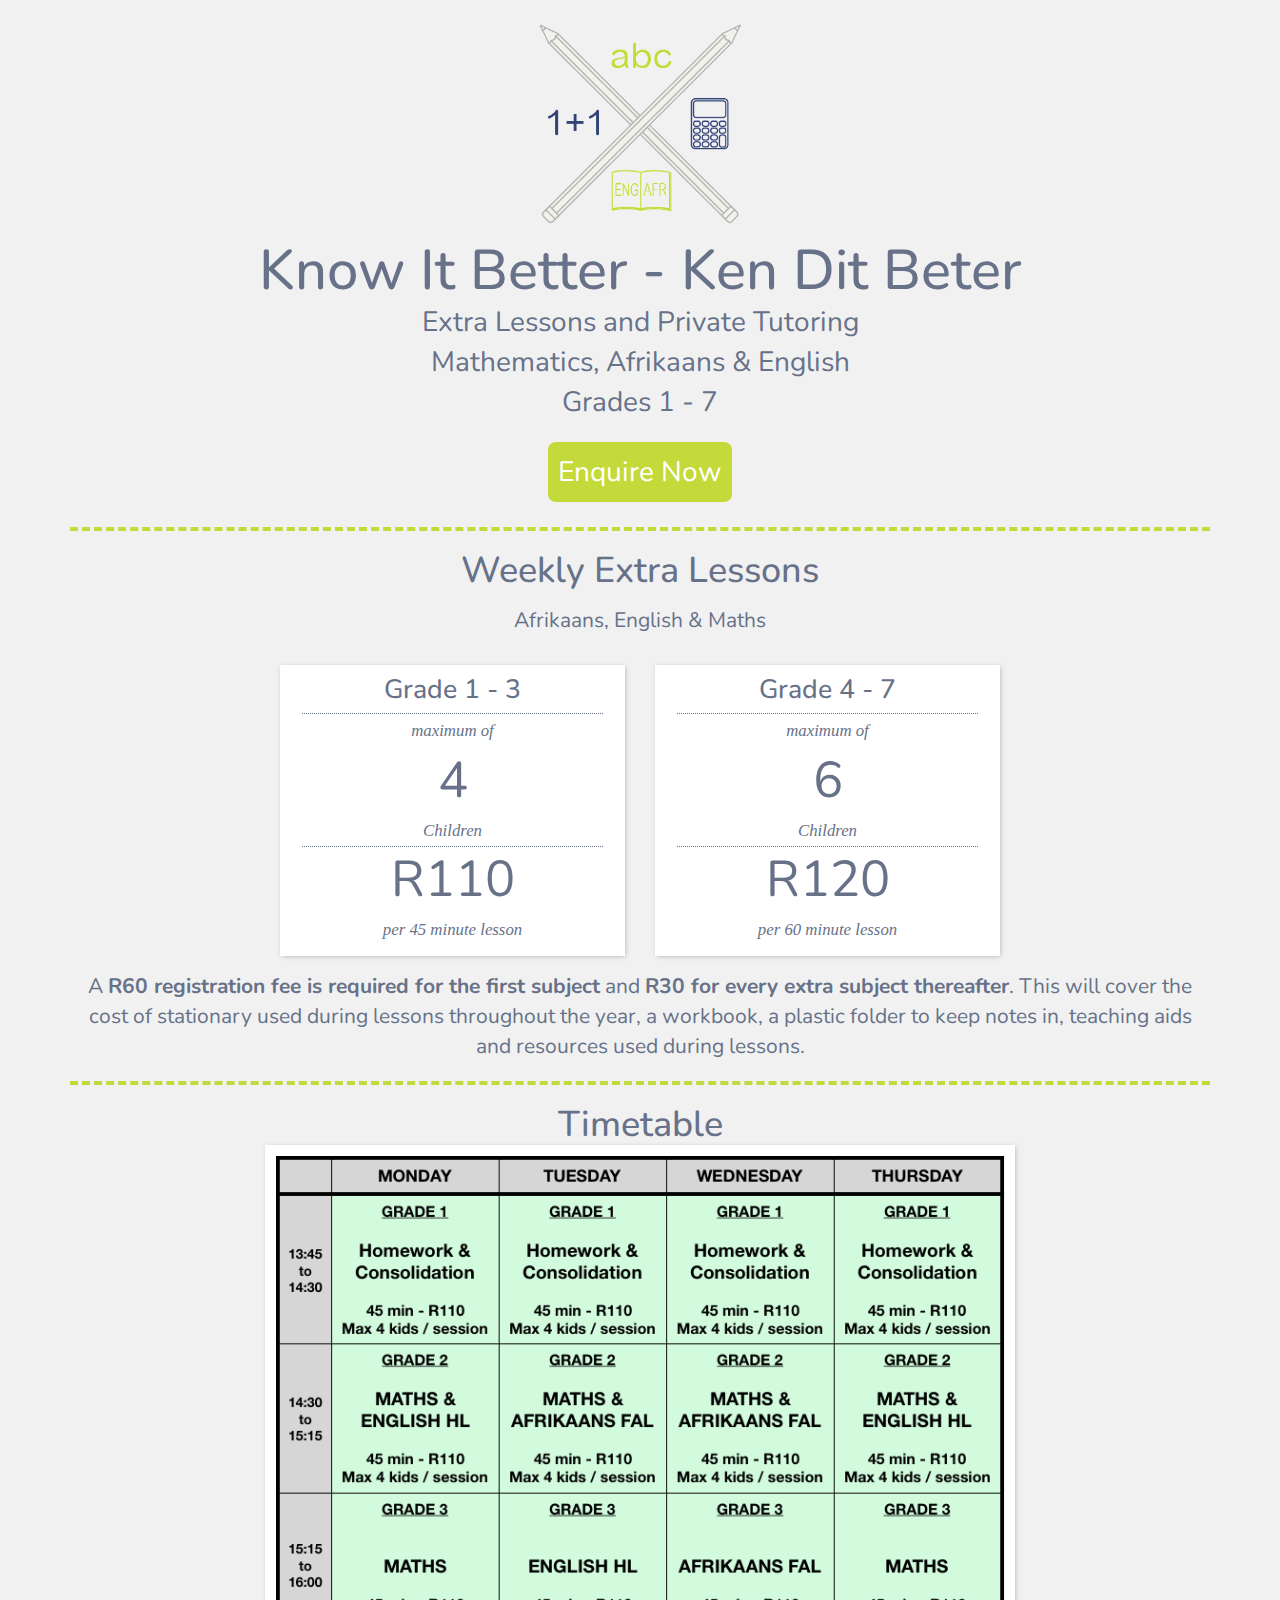
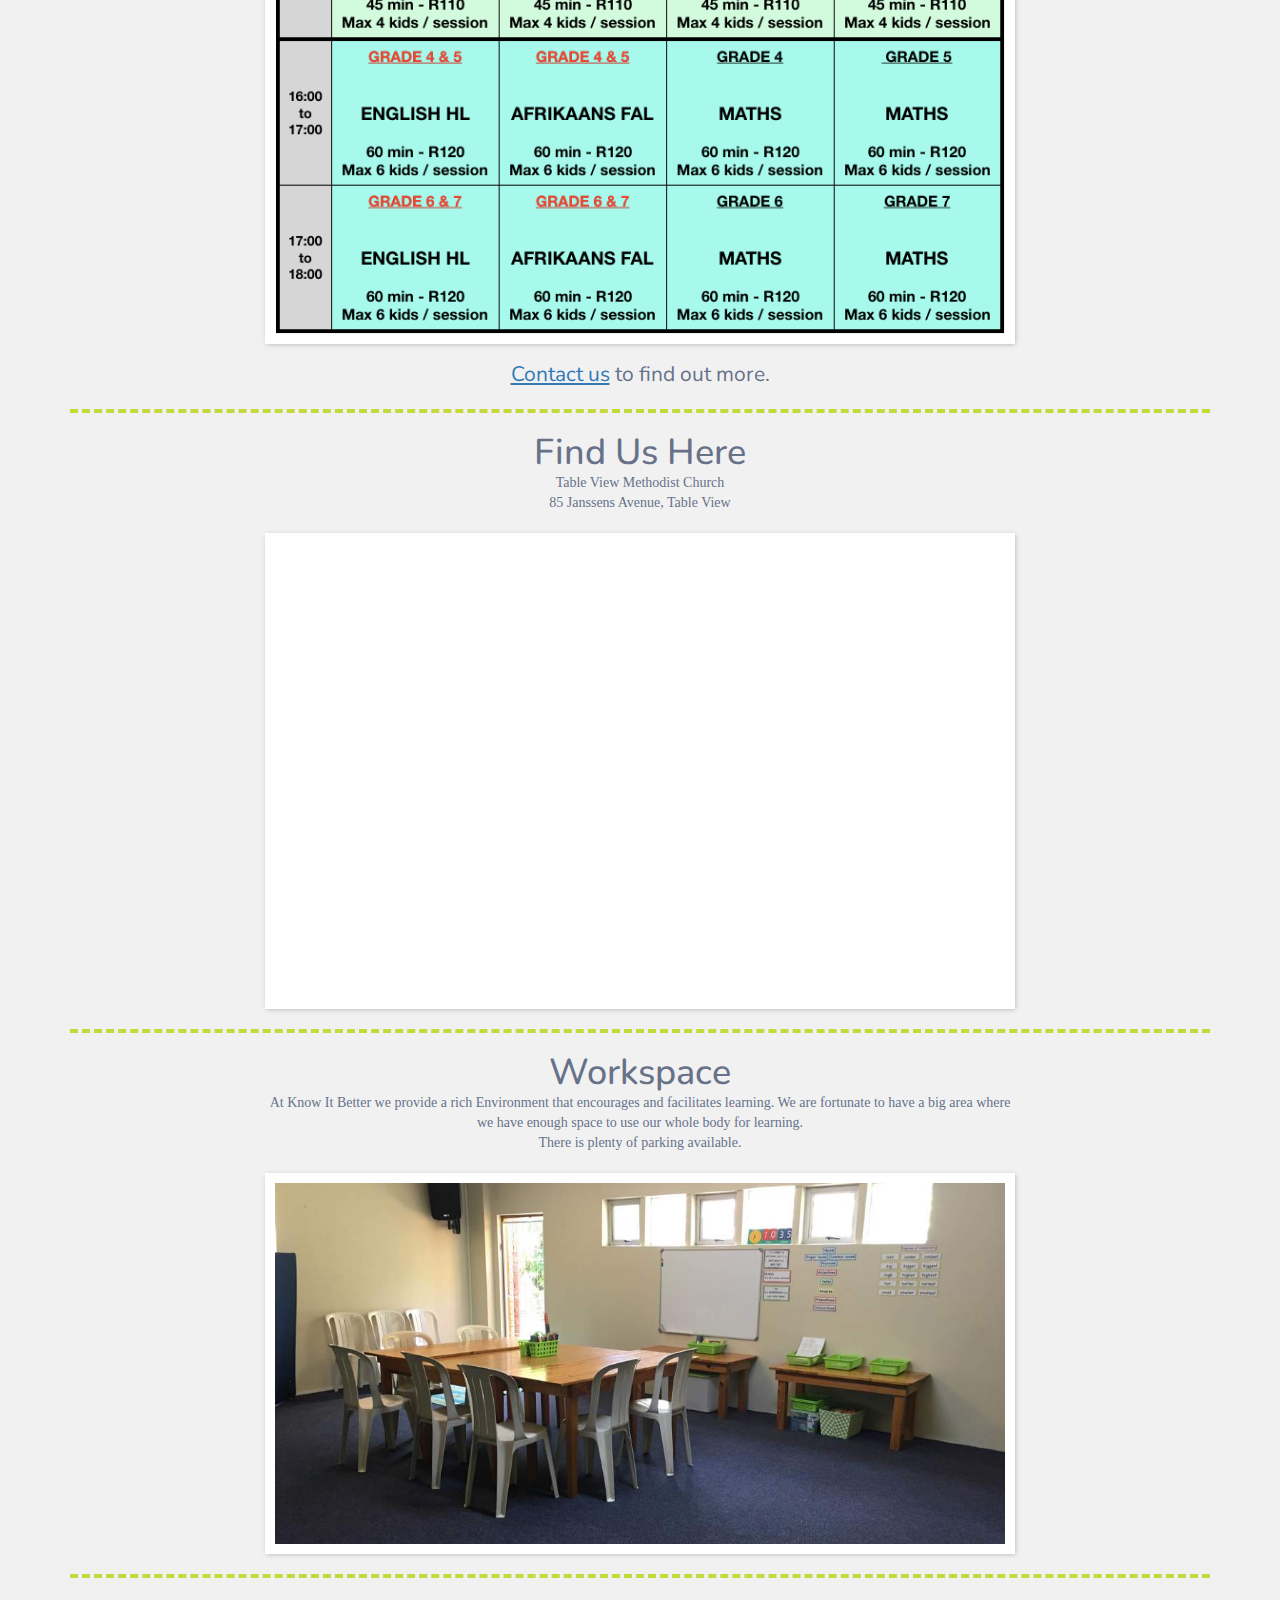
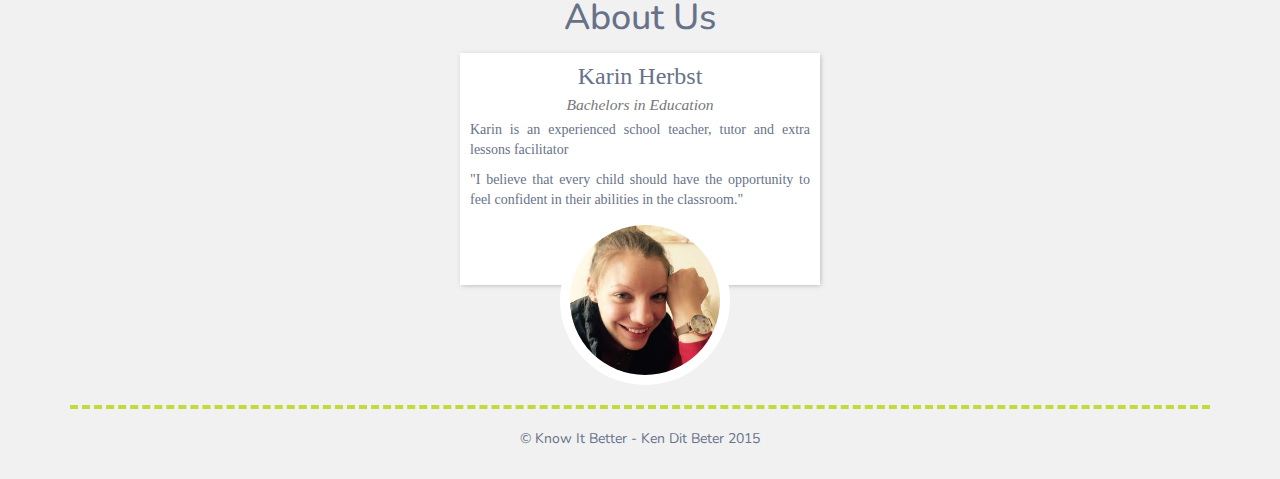
==== commit 4797f57e: "Add new timetable" ====
--- a/index.html
+++ b/index.html
@@ -57,35 +57,40 @@
       <p class="times">Afrikaans, English & Maths</p>
       <br/>
       <div class="col-md-8 col-md-offset-2">
-        <div class="col-md-4">
+        <div class="col-md-6">
           <div class="content-block pricing-option enlarge">
-            <h3>Group Sessions</h3>
-            <div class="fact"> maximum of <div class="emphasis">6</div> Children </div>
-            <div class="fact"> <div class="emphasis">R90</div> per hour per child </div>
+            <h3>Grade 1 - 3</h3>
+            <div class="fact"> maximum of <div class="emphasis">4</div> Children </div>
+            <div class="fact"> <div class="emphasis">R110</div> per 45 minute lesson</div>
           </div>
         </div>
-        <div class="col-md-4">
+        <div class="col-md-6">
           <div class="content-block pricing-option">
-            <h3>Small Groups</h3>
-            <div class="fact"> maximum of <div class="emphasis">3</div> Children </div>
-            <div class="fact"> <div class="emphasis">R140</div> per hour per child </div>
-          </div>
-        </div>
-        <div class="col-md-4">
-          <div class="content-block pricing-option">
-            <h3>One on One</h3>
-            <div class="fact"> only <div class="emphasis">1</div> Child</div>
-            <div class="fact"> <div class="emphasis">R200</div> per hour</div>
+            <h3>Grade 4 - 7</h3>
+            <div class="fact"> maximum of <div class="emphasis">6</div> Children </div>
+            <div class="fact"> <div class="emphasis">R120</div> per 60 minute lesson</div>
           </div>
         </div>
       </div>
     </div>
-
     <p class="times">
-      Lessons available Monday to Thursday between 3pm and 6pm. <a href="mailto:karin@robertfall.com">Contact us</a> to find out more.
+      A <b>R60 registration fee is required for the first subject</b> and <b>R30 for every extra subject thereafter</b>.  
+      This will cover the cost  of stationary used during lessons throughout the year, a workbook,
+      a plastic folder to keep notes in, teaching aids and resources used during lessons.
     </p>
     <hr />
-
+    <div class="row">
+      <h1 class="text-center">Timetable</h1>
+      <div class="col-md-8 col-md-offset-2">
+        <div class="content-block">
+          <img src="img/timetable.png" style="width: 100%; margin: 10px 0;" />
+        </div>
+      </div>
+    </div>
+    <p class="times">
+      <a href="mailto:karin@robertfall.com">Contact us</a> to find out more.
+    </p>
+    <hr />
     <div class="row">
       <div class="col-md-8 col-md-offset-2">
         <h1 class="text-center">Find Us Here</h1>
@@ -99,7 +104,7 @@
         </div>
       </div>
     </div>
-    <hr>
+    <hr />
 
     <div class="row">
       <h1 class="text-center">Workspace</h1>
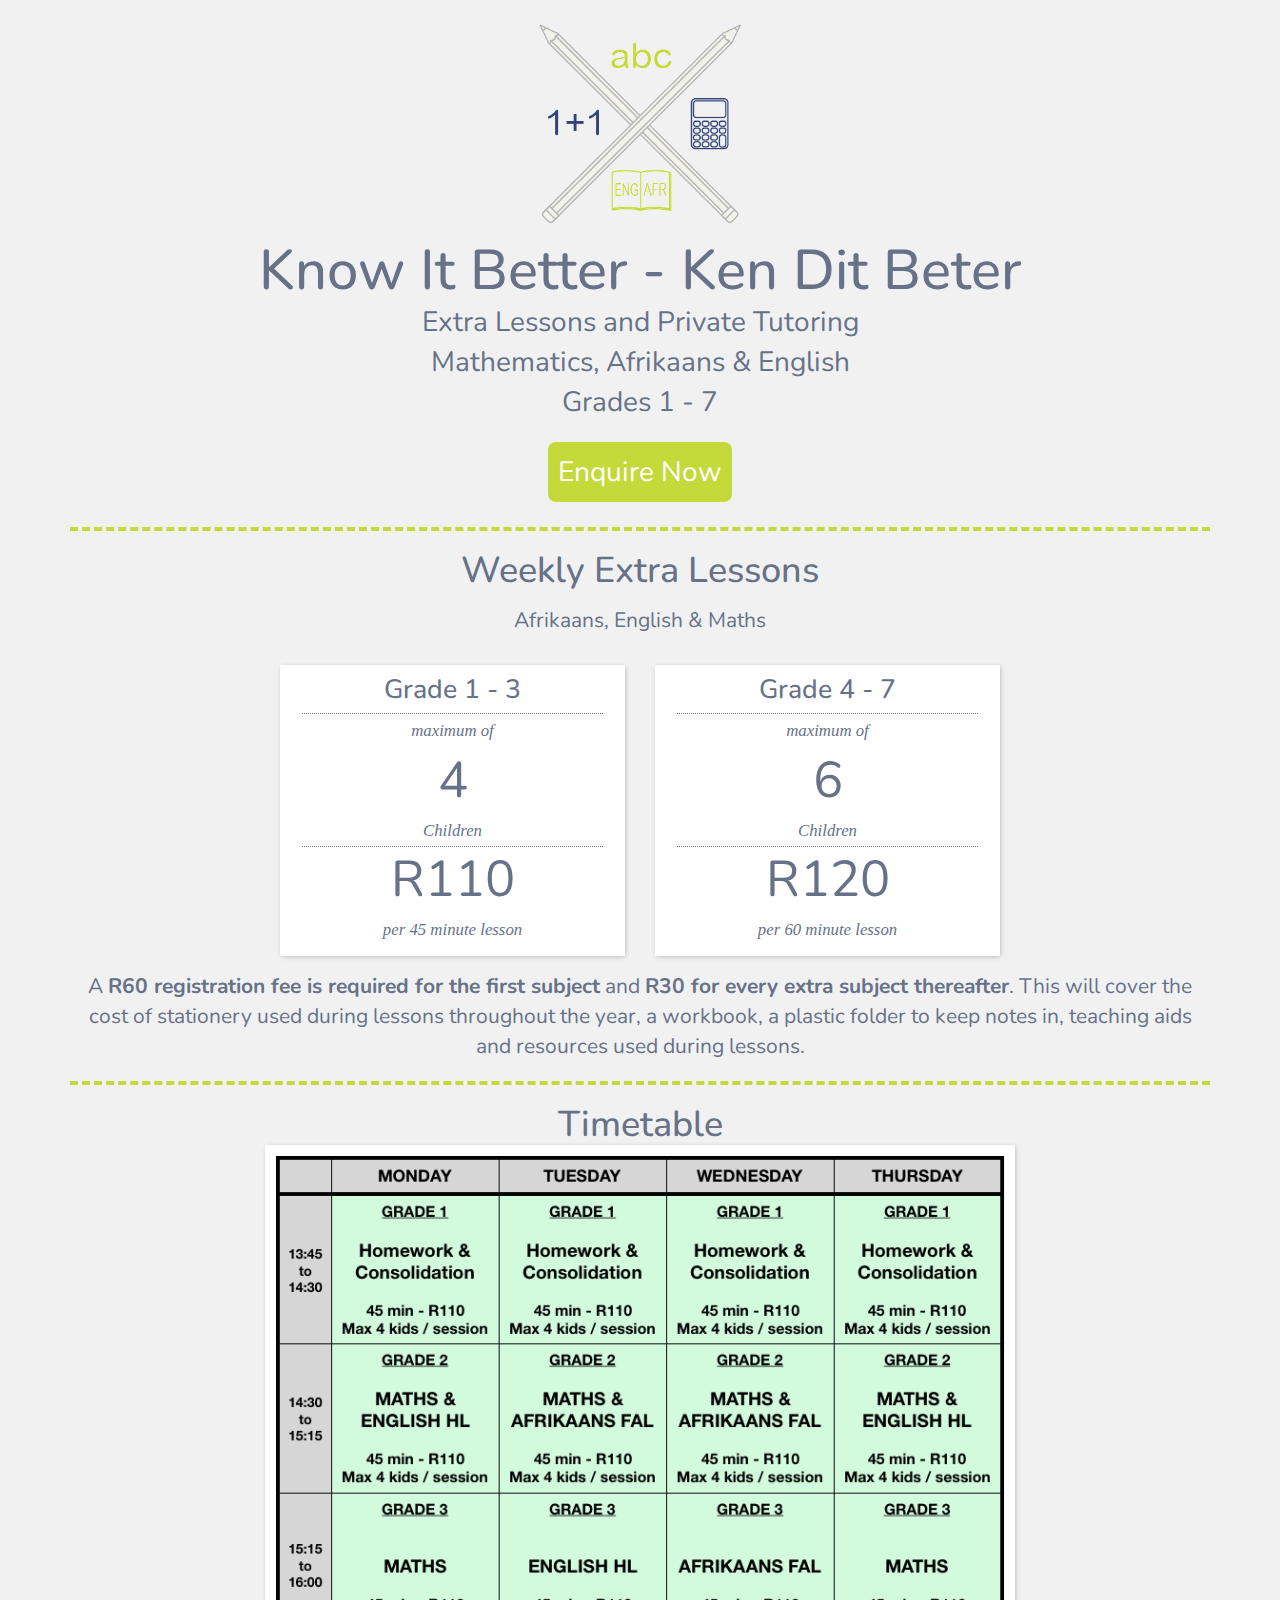
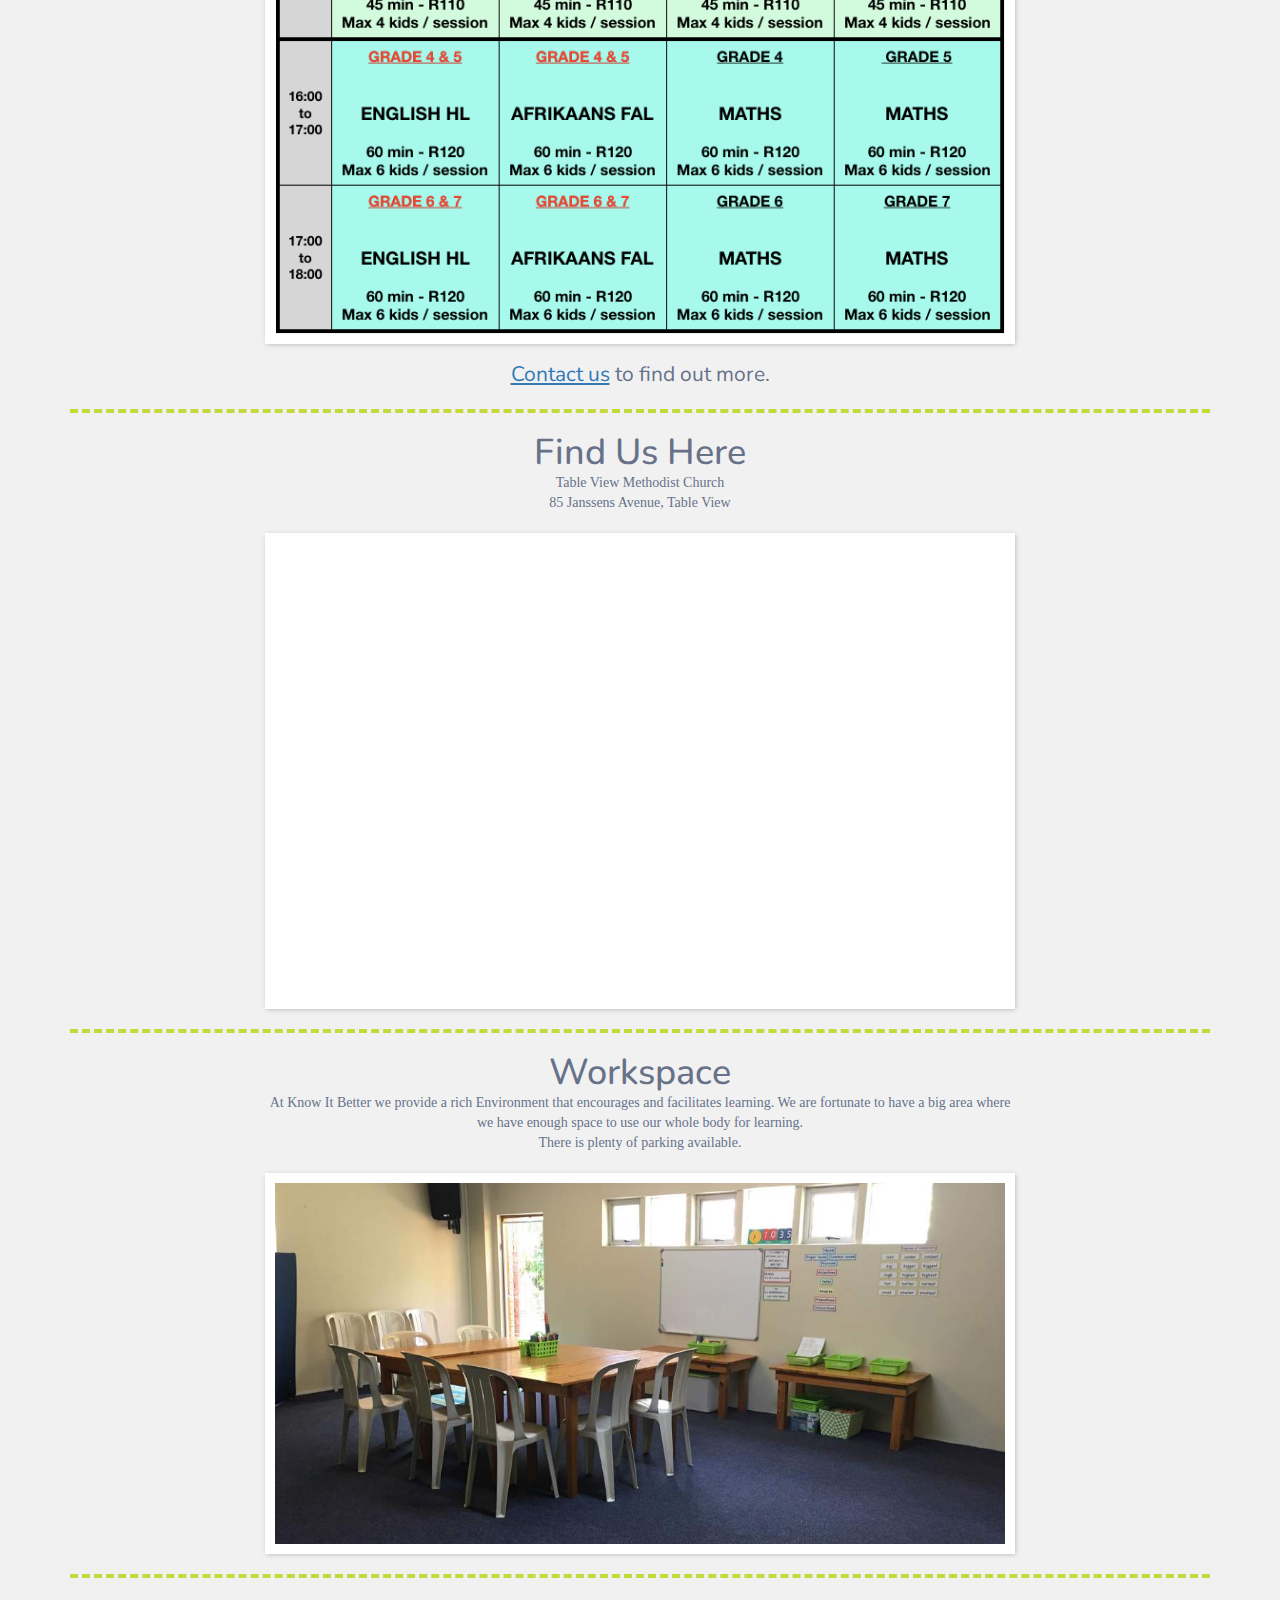
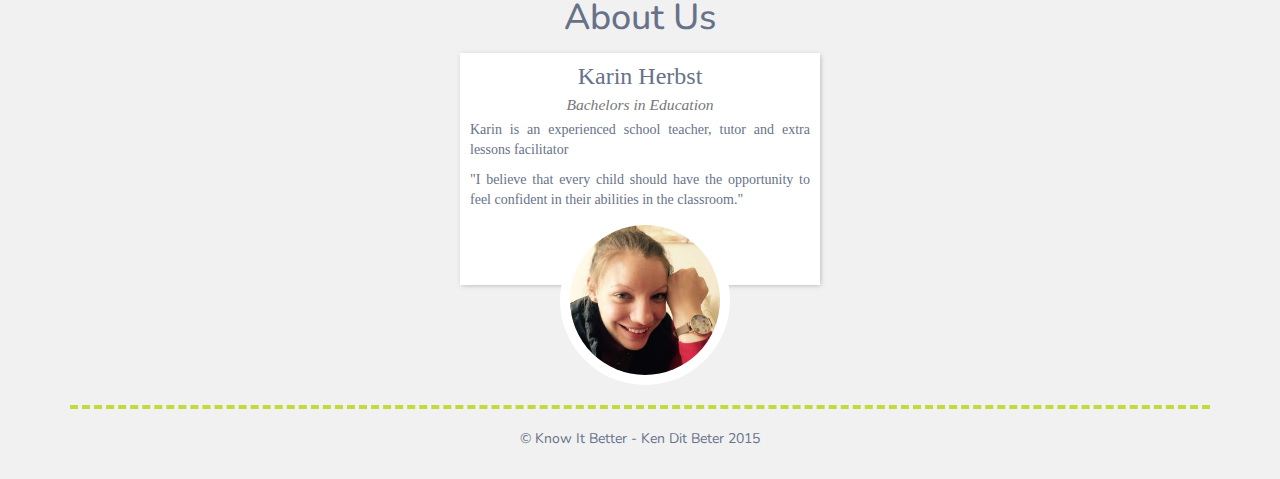
==== commit 81cf3e0d: "Fix spelling mistake" ====
--- a/index.html
+++ b/index.html
@@ -75,7 +75,7 @@
     </div>
     <p class="times">
       A <b>R60 registration fee is required for the first subject</b> and <b>R30 for every extra subject thereafter</b>.  
-      This will cover the cost  of stationary used during lessons throughout the year, a workbook,
+      This will cover the cost  of stationery used during lessons throughout the year, a workbook,
       a plastic folder to keep notes in, teaching aids and resources used during lessons.
     </p>
     <hr />
